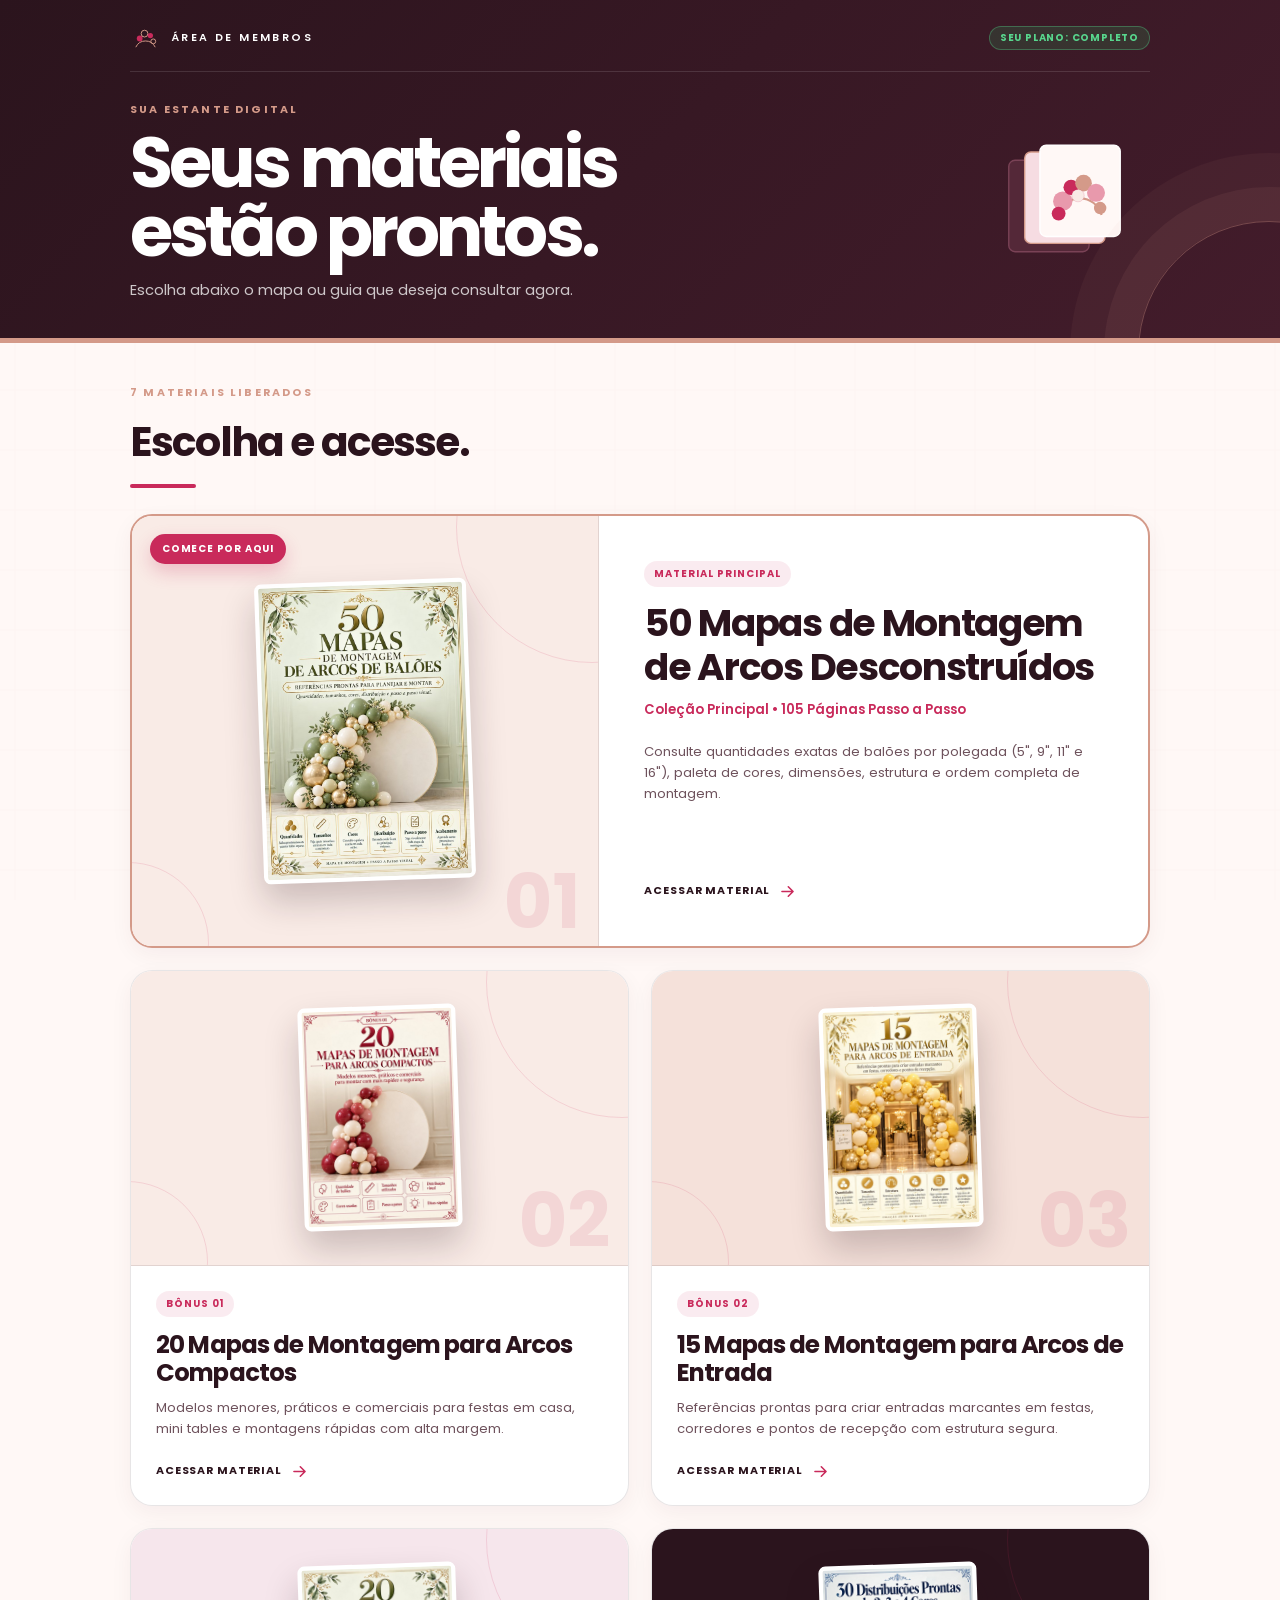
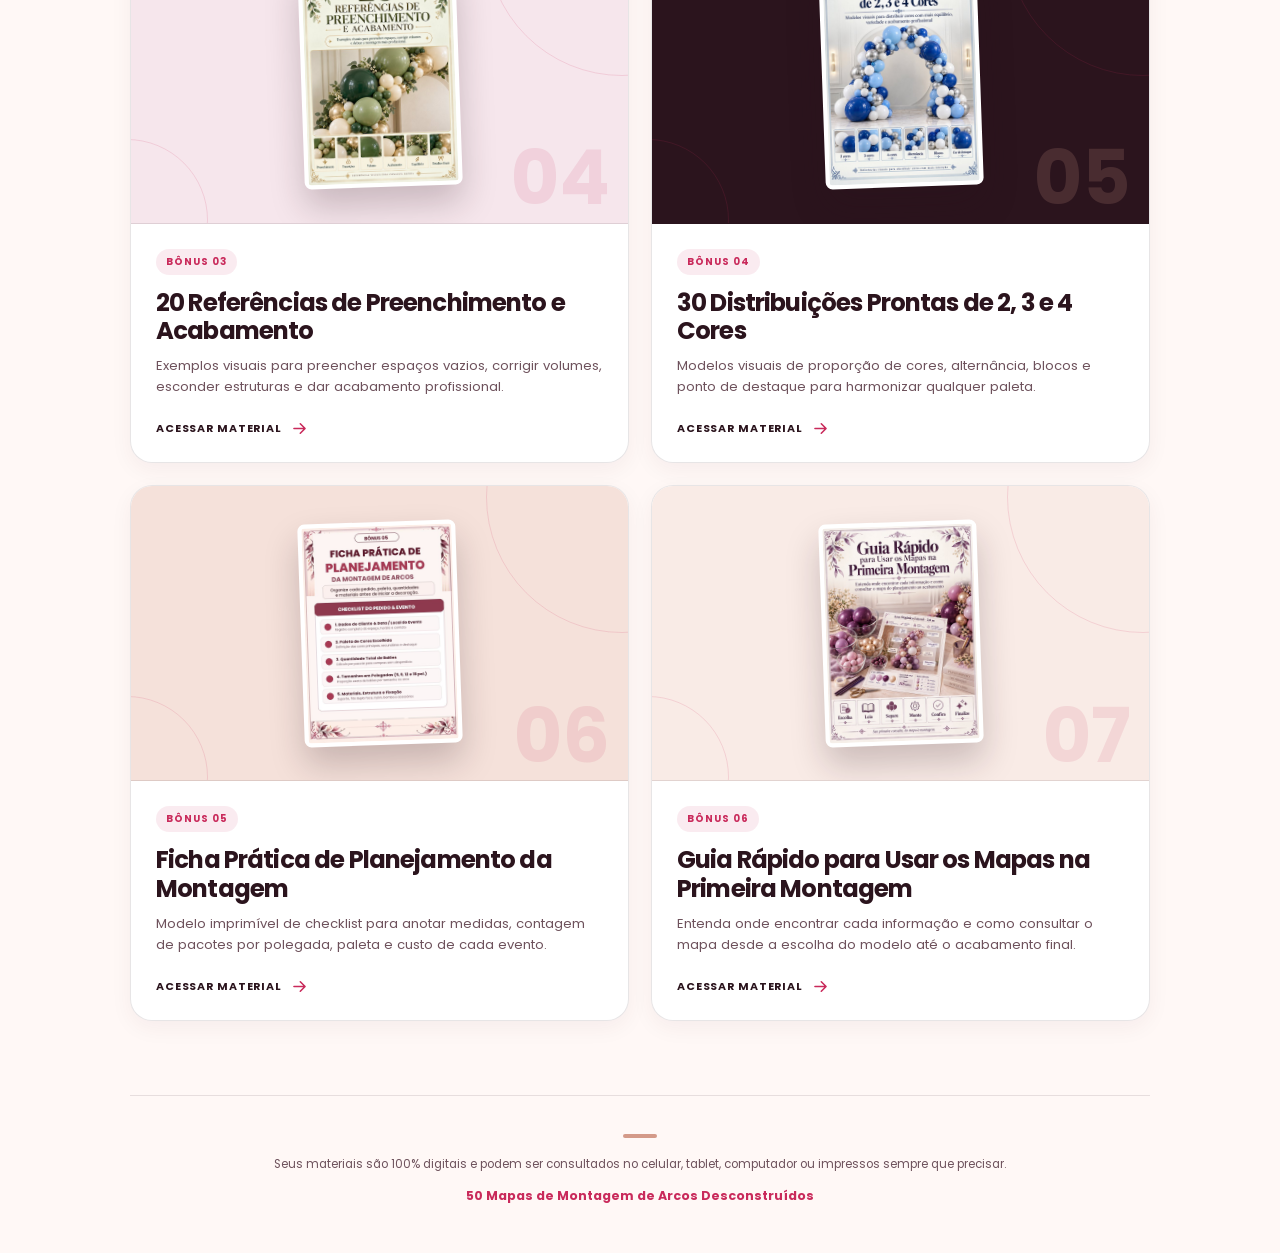
==== index.html @ bc53d942 "feat: area de membros oficial 50 Mapas de Arcos Desconstruidos (Completo + Basico com Upsell e PDFs)" ====
<!DOCTYPE html>
<html lang="pt-BR">
<head>
  <!-- Google Tag Manager -->
  <script>(function(w,d,s,l,i){w[l]=w[l]||[];w[l].push({'gtm.start':
  new Date().getTime(),event:'gtm.js'});var f=d.getElementsByTagName(s)[0],
  j=d.createElement(s),dl=l!='dataLayer'?'&l='+l:'';j.async=true;j.src=
  'https://www.googletagmanager.com/gtm.js?id='+i+dl;f.parentNode.insertBefore(j,f);
  })(window,document,'script','dataLayer','GTM-WZ3GXS23');</script>
  <!-- End Google Tag Manager -->
  <meta charset="utf-8">
  <meta name="viewport" content="width=device-width, initial-scale=1">
  <meta name="theme-color" content="#FFF8F6">
  <meta name="description" content="Área de membros oficial — 50 Mapas de Montagem de Arcos Desconstruídos de Balões">
  <title>Área de Membros | 50 Mapas de Montagem de Arcos Desconstruídos</title>
  <link rel="icon" href="data:image/svg+xml,%3Csvg xmlns='http://www.w3.org/2000/svg' viewBox='0 0 64 64'%3E%3Ccircle cx='26' cy='28' r='16' fill='%23c92a5b'/%3E%3Ccircle cx='40' cy='24' r='13' fill='%23d49a89'/%3E%3Ccircle cx='34' cy='38' r='11' fill='%23f4b8c8'/%3E%3C/svg%3E">
  <link rel="stylesheet" href="css/styles.css">
  <!-- Meta Pixel Code -->
  <script>
  !function(f,b,e,v,n,t,s)
  {if(f.fbq)return;n=f.fbq=function(){n.callMethod?
  n.callMethod.apply(n,arguments):n.queue.push(arguments)};
  if(!f._fbq)f._fbq=n;n.push=n;n.loaded=!0;n.version='2.0';
  n.queue=[];t=b.createElement(e);t.async=!0;
  t.src=v;s=b.getElementsByTagName(e)[0];
  s.parentNode.insertBefore(t,s)}(window, document,'script',
  'https://connect.facebook.net/en_US/fbevents.js');
  fbq('init', '2135515727040108');
  fbq('track', 'PageView');
  </script>
  <noscript><img height="1" width="1" style="display:none"
  src="https://www.facebook.com/tr?id=2135515727040108&ev=PageView&noscript=1"
  /></noscript>
  <!-- End Meta Pixel Code -->
</head>
<body>
  <!-- Google Tag Manager (noscript) -->
  <noscript><iframe src="https://www.googletagmanager.com/ns.html?id=GTM-WZ3GXS23"
  height="0" width="0" style="display:none;visibility:hidden"></iframe></noscript>
  <!-- End Google Tag Manager (noscript) -->

  <header class="member-header">
    <div class="header-inner">
      <div class="brand-row">
        <div class="brand-mark" aria-hidden="true">
          <svg viewBox="0 0 64 64" role="img">
            <path d="M12 52a22 22 0 0 1 40 0"></path>
            <circle class="topping" cx="20" cy="34" r="6"></circle>
            <circle cx="30" cy="24" r="7"></circle>
            <circle class="topping" cx="42" cy="28" r="5.5"></circle>
            <circle cx="48" cy="40" r="5"></circle>
          </svg>
        </div>
        <span>ÁREA DE MEMBROS</span>
        <span class="status-badge status-badge--active">SEU PLANO: COMPLETO</span>
      </div>
      <div class="intro-copy">
        <div>
          <p class="eyebrow">SUA ESTANTE DIGITAL</p>
          <h1>Seus materiais<br>estão prontos.</h1>
          <p class="subheadline">Escolha abaixo o mapa ou guia que deseja consultar agora.</p>
        </div>
        <div class="header-illustration" aria-hidden="true">
          <svg viewBox="0 0 260 170">
            <rect class="sheet back" x="56" y="25" width="116" height="132" rx="9"></rect>
            <rect class="sheet middle" x="79" y="13" width="116" height="132" rx="9"></rect>
            <rect class="sheet front" x="101" y="3" width="116" height="132" rx="9"></rect>
            <path class="arch-ring" d="M128 104 A32 32 0 0 1 190 104"></path>
            <circle class="balloon-lg" cx="134" cy="84" r="14"></circle>
            <circle class="balloon-md" cx="146" cy="64" r="11"></circle>
            <circle class="balloon-gold" cx="164" cy="58" r="12"></circle>
            <circle class="balloon-lg" cx="182" cy="72" r="13"></circle>
            <circle class="balloon-cream" cx="156" cy="76" r="9"></circle>
            <circle class="balloon-md" cx="128" cy="102" r="10"></circle>
            <circle class="balloon-gold" cx="188" cy="94" r="9"></circle>
          </svg>
        </div>
      </div>
    </div>
  </header>

  <main>
    <section class="shelf" aria-labelledby="materials-title">
      <div class="section-heading">
        <p class="eyebrow">7 MATERIAIS LIBERADOS</p>
        <h2 id="materials-title">Escolha e acesse.</h2>
        <span class="heading-line" aria-hidden="true"></span>
      </div>

      <div class="material-grid">
        <!-- 01 - MATERIAL PRINCIPAL -->
        <a class="material-card material-card--featured reveal" href="public/materiais/50-mapas-arcos-desconstruidos.pdf" target="_blank" rel="noopener noreferrer" aria-label="Abrir 50 Mapas de Montagem de Arcos Desconstruídos em nova aba">
          <div class="card-visual">
            <span class="start-badge">COMECE POR AQUI</span>
            <div class="cover-frame cover-frame--portrait">
              <img src="images/50-mapas.png" alt="Capa dos 50 Mapas de Montagem de Arcos Desconstruídos">
            </div>
            <span class="module-number" aria-hidden="true">01</span>
          </div>
          <div class="card-copy">
            <span class="card-label">MATERIAL PRINCIPAL</span>
            <h3>50 Mapas de Montagem de Arcos Desconstruídos</h3>
            <p class="card-complement">Coleção Principal • 105 Páginas Passo a Passo</p>
            <p>Consulte quantidades exatas de balões por polegada (5", 9", 11" e 16"), paleta de cores, dimensões, estrutura e ordem completa de montagem.</p>
            <span class="card-action">ACESSAR MATERIAL <svg viewBox="0 0 24 24" aria-hidden="true"><path d="M5 12h13M13 6l6 6-6 6"></path></svg></span>
          </div>
        </a>

        <!-- 02 - BÔNUS 01 -->
        <a class="material-card reveal" href="public/materiais/20-mapas-arcos-compactos.pdf" target="_blank" rel="noopener noreferrer" aria-label="Abrir 20 Mapas de Montagem para Arcos Compactos em nova aba">
          <div class="card-visual">
            <div class="cover-frame cover-frame--portrait">
              <img src="images/bonus-01.png" alt="Capa dos 20 Mapas de Montagem para Arcos Compactos">
            </div>
            <span class="module-number" aria-hidden="true">02</span>
          </div>
          <div class="card-copy">
            <span class="card-label">BÔNUS 01</span>
            <h3>20 Mapas de Montagem para Arcos Compactos</h3>
            <p>Modelos menores, práticos e comerciais para festas em casa, mini tables e montagens rápidas com alta margem.</p>
            <span class="card-action">ACESSAR MATERIAL <svg viewBox="0 0 24 24" aria-hidden="true"><path d="M5 12h13M13 6l6 6-6 6"></path></svg></span>
          </div>
        </a>

        <!-- 03 - BÔNUS 02 -->
        <a class="material-card reveal" href="public/materiais/15-mapas-arcos-de-entrada.pdf" target="_blank" rel="noopener noreferrer" aria-label="Abrir 15 Mapas de Montagem para Arcos de Entrada em nova aba">
          <div class="card-visual card-visual--gold">
            <div class="cover-frame cover-frame--portrait">
              <img src="images/bonus-02.png" alt="Capa dos 15 Mapas de Montagem para Arcos de Entrada">
            </div>
            <span class="module-number" aria-hidden="true">03</span>
          </div>
          <div class="card-copy">
            <span class="card-label">BÔNUS 02</span>
            <h3>15 Mapas de Montagem para Arcos de Entrada</h3>
            <p>Referências prontas para criar entradas marcantes em festas, corredores e pontos de recepção com estrutura segura.</p>
            <span class="card-action">ACESSAR MATERIAL <svg viewBox="0 0 24 24" aria-hidden="true"><path d="M5 12h13M13 6l6 6-6 6"></path></svg></span>
          </div>
        </a>

        <!-- 04 - BÔNUS 03 -->
        <a class="material-card reveal" href="public/materiais/20-referencias-preenchimento-acabamento.pdf" target="_blank" rel="noopener noreferrer" aria-label="Abrir 20 Referências de Preenchimento e Acabamento em nova aba">
          <div class="card-visual card-visual--soft">
            <div class="cover-frame cover-frame--portrait">
              <img src="images/bonus-03.png" alt="Capa das 20 Referências de Preenchimento e Acabamento">
            </div>
            <span class="module-number" aria-hidden="true">04</span>
          </div>
          <div class="card-copy">
            <span class="card-label">BÔNUS 03</span>
            <h3>20 Referências de Preenchimento e Acabamento</h3>
            <p>Exemplos visuais para preencher espaços vazios, corrigir volumes, esconder estruturas e dar acabamento profissional.</p>
            <span class="card-action">ACESSAR MATERIAL <svg viewBox="0 0 24 24" aria-hidden="true"><path d="M5 12h13M13 6l6 6-6 6"></path></svg></span>
          </div>
        </a>

        <!-- 05 - BÔNUS 04 -->
        <a class="material-card material-card--dark reveal" href="public/materiais/30-distribuicoes-prontas-cores.pdf" target="_blank" rel="noopener noreferrer" aria-label="Abrir 30 Distribuições Prontas de 2, 3 e 4 Cores em nova aba">
          <div class="card-visual card-visual--dark">
            <div class="cover-frame cover-frame--portrait">
              <img src="images/bonus-04.png" alt="Capa das 30 Distribuições Prontas de 2, 3 e 4 Cores">
            </div>
            <span class="module-number" aria-hidden="true">05</span>
          </div>
          <div class="card-copy">
            <span class="card-label">BÔNUS 04</span>
            <h3>30 Distribuições Prontas de 2, 3 e 4 Cores</h3>
            <p>Modelos visuais de proporção de cores, alternância, blocos e ponto de destaque para harmonizar qualquer paleta.</p>
            <span class="card-action">ACESSAR MATERIAL <svg viewBox="0 0 24 24" aria-hidden="true"><path d="M5 12h13M13 6l6 6-6 6"></path></svg></span>
          </div>
        </a>

        <!-- 06 - BÔNUS 05 -->
        <a class="material-card reveal" href="public/materiais/ficha-pratica-planejamento-montagem.pdf" target="_blank" rel="noopener noreferrer" aria-label="Abrir Ficha Prática de Planejamento da Montagem em nova aba">
          <div class="card-visual card-visual--gold">
            <div class="cover-frame cover-frame--portrait">
              <img src="images/bonus-05.png" alt="Capa da Ficha Prática de Planejamento da Montagem">
            </div>
            <span class="module-number" aria-hidden="true">06</span>
          </div>
          <div class="card-copy">
            <span class="card-label">BÔNUS 05</span>
            <h3>Ficha Prática de Planejamento da Montagem</h3>
            <p>Modelo imprimível de checklist para anotar medidas, contagem de pacotes por polegada, paleta e custo de cada evento.</p>
            <span class="card-action">ACESSAR MATERIAL <svg viewBox="0 0 24 24" aria-hidden="true"><path d="M5 12h13M13 6l6 6-6 6"></path></svg></span>
          </div>
        </a>

        <!-- 07 - BÔNUS 06 -->
        <a class="material-card reveal" href="public/materiais/guia-rapido-primeira-montagem.pdf" target="_blank" rel="noopener noreferrer" aria-label="Abrir Guia Rápido para Usar os Mapas na Primeira Montagem em nova aba">
          <div class="card-visual">
            <div class="cover-frame cover-frame--portrait">
              <img src="images/bonus-06.png" alt="Capa do Guia Rápido para Usar os Mapas na Primeira Montagem">
            </div>
            <span class="module-number" aria-hidden="true">07</span>
          </div>
          <div class="card-copy">
            <span class="card-label">BÔNUS 06</span>
            <h3>Guia Rápido para Usar os Mapas na Primeira Montagem</h3>
            <p>Entenda onde encontrar cada informação e como consultar o mapa desde a escolha do modelo até o acabamento final.</p>
            <span class="card-action">ACESSAR MATERIAL <svg viewBox="0 0 24 24" aria-hidden="true"><path d="M5 12h13M13 6l6 6-6 6"></path></svg></span>
          </div>
        </a>
      </div>
    </section>
  </main>

  <footer>
    <div class="footer-mark" aria-hidden="true"></div>
    <p>Seus materiais são 100% digitais e podem ser consultados no celular, tablet, computador ou impressos sempre que precisar.</p>
    <strong>50 Mapas de Montagem de Arcos Desconstruídos</strong>
  </footer>

  <script src="js/script.js"></script>
</body>
</html>
---- css/styles.css ----
@font-face {
  font-family: "Poppins";
  src: url("../fonts/Poppins-Regular.ttf") format("truetype");
  font-weight: 400;
  font-style: normal;
  font-display: swap;
}

@font-face {
  font-family: "Poppins";
  src: url("../fonts/Poppins-Medium.ttf") format("truetype");
  font-weight: 500;
  font-style: normal;
  font-display: swap;
}

@font-face {
  font-family: "Poppins";
  src: url("../fonts/Poppins-SemiBold.ttf") format("truetype");
  font-weight: 600;
  font-style: normal;
  font-display: swap;
}

@font-face {
  font-family: "Poppins";
  src: url("../fonts/Poppins-Bold.ttf") format("truetype");
  font-weight: 700;
  font-style: normal;
  font-display: swap;
}

:root {
  --warm: #fff8f6;
  --tomato: #c92a5b;
  --gold: #d49a89;
  --coal: #2b141d;
  --muted: #6e525c;
  --paper: #ffffff;
  --line: rgba(43, 20, 29, 0.11);
  --shadow: 0 14px 38px rgba(74, 21, 43, 0.09);
}

* {
  box-sizing: border-box;
}

html {
  scroll-behavior: smooth;
}

body {
  margin: 0;
  background: var(--warm);
  color: var(--coal);
  font-family: "Poppins", sans-serif;
  -webkit-font-smoothing: antialiased;
}

body::before {
  content: "";
  position: fixed;
  inset: 0;
  z-index: -1;
  pointer-events: none;
  opacity: 0.22;
  background-image: url("data:image/svg+xml,%3Csvg xmlns='http://www.w3.org/2000/svg' width='120' height='120' viewBox='0 0 120 120'%3E%3Cpath d='M15 0v120M75 0v120M0 30h120M0 90h120' stroke='%23d49a89' stroke-opacity='.22' stroke-width='.6'/%3E%3C/svg%3E");
}

a {
  color: inherit;
}

.member-header {
  position: relative;
  overflow: hidden;
  background: linear-gradient(135deg, #2b141d 0%, #431c2b 100%);
  color: var(--paper);
  border-bottom: 5px solid var(--gold);
}

.member-header::after {
  content: "";
  position: absolute;
  width: 260px;
  height: 260px;
  right: -120px;
  bottom: -145px;
  border: 1px solid rgba(212, 154, 137, 0.36);
  border-radius: 50%;
  box-shadow: 0 0 0 34px rgba(212, 154, 137, 0.08), 0 0 0 68px rgba(212, 154, 137, 0.05);
}

.header-inner,
.shelf,
footer {
  width: min(100% - 32px, 1020px);
  margin-inline: auto;
}

.header-inner {
  padding: 22px 0 36px;
}

.brand-row {
  display: flex;
  align-items: center;
  gap: 10px;
  padding-bottom: 18px;
  border-bottom: 1px solid rgba(255, 255, 255, 0.12);
  font-size: 0.68rem;
  font-weight: 600;
  letter-spacing: 0.22em;
}

.brand-mark {
  width: 31px;
  height: 31px;
}

.brand-mark svg {
  width: 100%;
  height: 100%;
  fill: none;
  stroke: var(--gold);
  stroke-width: 2;
}

.brand-mark .topping {
  fill: var(--tomato);
  stroke: none;
}

.intro-copy {
  display: grid;
  grid-template-columns: 1fr 180px;
  align-items: center;
  gap: 16px;
  padding-top: 30px;
}

.eyebrow {
  margin: 0 0 10px;
  color: var(--gold);
  font-size: 0.68rem;
  font-weight: 700;
  letter-spacing: 0.2em;
}

h1,
h2,
h3,
p {
  margin-top: 0;
}

h1 {
  max-width: 620px;
  margin-bottom: 13px;
  font-size: clamp(2.15rem, 8vw, 4.4rem);
  line-height: 0.98;
  letter-spacing: -0.055em;
}

.subheadline {
  margin-bottom: 0;
  color: rgba(255, 255, 255, 0.76);
  font-size: 0.92rem;
  line-height: 1.55;
}

.header-illustration svg {
  display: block;
  width: 100%;
}

.sheet {
  stroke-width: 2;
}

.sheet.back {
  fill: #542838;
  stroke: #7a4256;
}

.sheet.middle {
  fill: #f6dce2;
  stroke: var(--gold);
}

.sheet.front {
  fill: var(--warm);
  stroke: #fff;
}

.arch-ring {
  fill: none;
  stroke: var(--gold);
  stroke-width: 3;
}

.balloon-lg {
  fill: #e899ac;
}

.balloon-md {
  fill: var(--tomato);
}

.balloon-gold {
  fill: #d49a89;
}

.balloon-cream {
  fill: #f9ebe6;
  stroke: rgba(201, 42, 91, 0.25);
  stroke-width: 1;
}

main {
  padding: 42px 0 74px;
}

.section-heading {
  margin-bottom: 26px;
}

.section-heading h2 {
  margin-bottom: 12px;
  font-size: clamp(1.65rem, 5vw, 2.55rem);
  letter-spacing: -0.045em;
}

.heading-line {
  display: block;
  width: 66px;
  height: 4px;
  background: var(--tomato);
  border-radius: 100px;
}

.material-grid {
  display: grid;
  grid-template-columns: repeat(2, minmax(0, 1fr));
  gap: 22px;
}

.material-card {
  display: grid;
  grid-template-rows: 295px 1fr;
  overflow: hidden;
  min-width: 0;
  color: var(--coal);
  text-decoration: none;
  background: var(--paper);
  border: 1px solid var(--line);
  border-radius: 22px;
  box-shadow: 0 7px 22px rgba(74, 21, 43, 0.05);
  transition: transform 180ms ease, box-shadow 180ms ease, border-color 180ms ease;
}

.material-card:hover,
.material-card:focus-visible {
  transform: translateY(-3px);
  border-color: rgba(201, 42, 91, 0.55);
  box-shadow: var(--shadow);
  outline: none;
}

.material-card:active {
  transform: translateY(0) scale(0.992);
}

.material-card--featured {
  grid-column: 1 / -1;
  grid-template-columns: minmax(300px, 0.92fr) 1.08fr;
  grid-template-rows: minmax(430px, auto);
  border: 2px solid var(--gold);
}

.card-visual {
  position: relative;
  display: grid;
  place-items: center;
  min-height: 0;
  overflow: hidden;
  background: #f9ebe6;
  border-bottom: 1px solid var(--line);
}

.card-visual::before,
.card-visual::after {
  content: "";
  position: absolute;
  border: 1px solid rgba(201, 42, 91, 0.14);
  border-radius: 50%;
}

.card-visual::before {
  width: 270px;
  height: 270px;
  right: -130px;
  top: -125px;
}

.card-visual::after {
  width: 160px;
  height: 160px;
  left: -85px;
  bottom: -78px;
}

.material-card--featured .card-visual {
  border-right: 1px solid var(--line);
  border-bottom: 0;
}

.card-visual--gold {
  background: #f5e1da;
}

.card-visual--dark {
  background: var(--coal);
}

.card-visual--soft {
  background: #f6e6ec;
}

.cover-frame {
  position: relative;
  z-index: 1;
  overflow: hidden;
  background: #fff;
  border: 4px solid #fff;
  border-radius: 7px;
  box-shadow: 0 18px 34px rgba(43, 20, 29, 0.22);
  transform: rotate(-2deg);
  transition: transform 180ms ease;
}

.material-card:hover .cover-frame {
  transform: rotate(-1deg) scale(1.015);
}

.cover-frame--portrait {
  width: 158px;
  aspect-ratio: 0.707;
}

.material-card--featured .cover-frame--portrait {
  width: 212px;
}

.cover-frame img {
  display: block;
  width: 100%;
  height: 100%;
  object-fit: cover;
}

.module-number {
  position: absolute;
  right: 18px;
  bottom: 7px;
  z-index: 0;
  color: rgba(201, 42, 91, 0.11);
  font-size: 4.7rem;
  font-weight: 700;
  line-height: 1;
}

.card-visual--dark .module-number {
  color: rgba(212, 154, 137, 0.18);
}

.start-badge {
  position: absolute;
  z-index: 2;
  top: 18px;
  left: 18px;
  padding: 8px 12px;
  color: #fff;
  background: var(--tomato);
  border-radius: 100px;
  font-size: 0.62rem;
  font-weight: 700;
  letter-spacing: 0.08em;
  box-shadow: 0 8px 18px rgba(201, 42, 91, 0.24);
}

.card-copy {
  display: flex;
  flex-direction: column;
  align-items: flex-start;
  padding: 25px 25px 24px;
}

.material-card--featured .card-copy {
  justify-content: center;
  padding: 45px;
}

.card-label {
  display: inline-flex;
  margin-bottom: 14px;
  padding: 6px 10px;
  color: var(--tomato);
  background: rgba(201, 42, 91, 0.09);
  border-radius: 100px;
  font-size: 0.62rem;
  font-weight: 700;
  letter-spacing: 0.1em;
}

.card-copy h3 {
  margin-bottom: 10px;
  font-size: clamp(1.12rem, 3vw, 1.52rem);
  line-height: 1.18;
  letter-spacing: -0.035em;
}

.material-card--featured .card-copy h3 {
  max-width: 450px;
  font-size: clamp(1.65rem, 4vw, 2.35rem);
}

.card-complement {
  color: var(--tomato) !important;
  font-weight: 600;
}

.card-copy p {
  max-width: 480px;
  margin-bottom: 22px;
  color: var(--muted);
  font-size: 0.82rem;
  line-height: 1.58;
}

.card-action {
  display: flex;
  align-items: center;
  gap: 8px;
  margin-top: auto;
  color: var(--coal);
  font-size: 0.68rem;
  font-weight: 700;
  letter-spacing: 0.08em;
}

.card-action svg {
  width: 19px;
  height: 19px;
  fill: none;
  stroke: var(--tomato);
  stroke-width: 2;
  stroke-linecap: round;
  stroke-linejoin: round;
  transition: transform 180ms ease;
}

.material-card:hover .card-action svg {
  transform: translateX(3px);
}

footer {
  padding: 38px 0 46px;
  text-align: center;
  border-top: 1px solid var(--line);
}

.footer-mark {
  width: 34px;
  height: 4px;
  margin: 0 auto 18px;
  background: var(--gold);
  border-radius: 10px;
}

footer p {
  margin-bottom: 9px;
  color: var(--muted);
  font-size: 0.72rem;
}

footer strong {
  color: var(--tomato);
  font-size: 0.78rem;
}

.reveal {
  opacity: 0;
  transform: translateY(12px);
}

.is-ready .reveal {
  animation: reveal-card 420ms ease forwards;
}

.is-ready .reveal:nth-child(2) { animation-delay: 60ms; }
.is-ready .reveal:nth-child(3) { animation-delay: 120ms; }
.is-ready .reveal:nth-child(4) { animation-delay: 180ms; }
.is-ready .reveal:nth-child(5) { animation-delay: 240ms; }
.is-ready .reveal:nth-child(6) { animation-delay: 300ms; }
.is-ready .reveal:nth-child(7) { animation-delay: 360ms; }

@keyframes reveal-card {
  to {
    opacity: 1;
    transform: translateY(0);
  }
}

@media (max-width: 720px) {
  .header-inner,
  .shelf,
  footer {
    width: min(100% - 24px, 620px);
  }

  .header-inner {
    padding-bottom: 30px;
  }

  .intro-copy {
    grid-template-columns: 1fr 112px;
    align-items: end;
    padding-top: 25px;
  }

  .header-illustration {
    margin-right: -18px;
  }

  h1 {
    font-size: clamp(2rem, 11vw, 3rem);
  }

  main {
    padding-top: 34px;
  }

  .material-grid {
    grid-template-columns: 1fr;
    gap: 17px;
  }

  .material-card,
  .material-card--featured {
    grid-column: auto;
    grid-template-columns: 1fr;
    grid-template-rows: 278px auto;
  }

  .material-card--featured {
    grid-template-rows: 365px auto;
  }

  .material-card--featured .card-visual {
    border-right: 0;
    border-bottom: 1px solid var(--line);
  }

  .material-card--featured .cover-frame--portrait {
    width: 190px;
  }

  .material-card--featured .card-copy,
  .card-copy {
    justify-content: flex-start;
    padding: 24px 22px 23px;
  }

  .material-card--featured .card-copy h3 {
    font-size: 1.7rem;
  }

  .cover-frame--portrait {
    width: 145px;
  }

  .card-copy p {
    margin-bottom: 20px;
  }
}

@media (max-width: 430px) {
  .intro-copy {
    grid-template-columns: 1fr 88px;
  }

  .header-illustration {
    opacity: 0.92;
  }

  .subheadline {
    max-width: 255px;
    font-size: 0.82rem;
  }

  .material-card,
  .material-card--featured {
    border-radius: 18px;
  }
}

@media (prefers-reduced-motion: reduce) {
  *,
  *::before,
  *::after {
    scroll-behavior: auto !important;
    animation-duration: 0.01ms !important;
    animation-iteration-count: 1 !important;
    transition-duration: 0.01ms !important;
  }
}

/* ===================================================
   EXTENSÃO: MODO PLANO BÁSICO & UPSELL LOWIFY
   =================================================== */

.upgrade-banner {
  display: flex;
  align-items: center;
  justify-content: space-between;
  gap: 20px;
  padding: 24px 28px;
  margin-bottom: 30px;
  background: linear-gradient(135deg, #2b141d 0%, #461d2d 100%);
  border: 2px solid var(--gold);
  border-radius: 18px;
  box-shadow: 0 12px 30px rgba(43, 20, 29, 0.16);
}

.upgrade-banner-content {
  color: var(--paper);
}

.upgrade-tag {
  display: inline-block;
  padding: 4px 10px;
  margin-bottom: 8px;
  color: var(--coal);
  background: var(--gold);
  border-radius: 100px;
  font-size: 0.62rem;
  font-weight: 700;
  letter-spacing: 0.12em;
}

.upgrade-banner-content h3 {
  margin: 0 0 6px;
  color: #fff;
  font-size: 1.25rem;
  letter-spacing: -0.02em;
}

.upgrade-banner-content p {
  margin: 0;
  color: rgba(255, 255, 255, 0.82);
  font-size: 0.85rem;
  line-height: 1.45;
}

.upgrade-banner-content strong {
  color: #f7c7b9;
}

.upgrade-btn {
  display: inline-flex;
  align-items: center;
  gap: 10px;
  padding: 14px 24px;
  color: #fff;
  background: var(--tomato);
  border-radius: 100px;
  font-size: 0.82rem;
  font-weight: 700;
  letter-spacing: 0.05em;
  text-decoration: none;
  white-space: nowrap;
  box-shadow: 0 8px 20px rgba(201, 42, 91, 0.35);
  transition: transform 180ms ease, background 180ms ease, box-shadow 180ms ease;
}

.upgrade-btn:hover {
  background: #ad1f4b;
  transform: translateY(-2px);
  box-shadow: 0 12px 24px rgba(201, 42, 91, 0.45);
}

.upgrade-btn svg {
  width: 18px;
  height: 18px;
  fill: none;
  stroke: currentColor;
  stroke-width: 2.2;
}

/* CARDS BLOQUEADOS (PLANO BÁSICO) */
.material-card--locked {
  border: 1.5px dashed rgba(212, 154, 137, 0.75);
  background: #fffafa;
}

.material-card--locked .card-visual {
  background: #efe2df;
  opacity: 0.88;
}

.material-card--locked .lock-badge {
  position: absolute;
  z-index: 2;
  top: 18px;
  left: 18px;
  display: flex;
  align-items: center;
  gap: 6px;
  padding: 7px 12px;
  color: #fff;
  background: var(--coal);
  border: 1px solid var(--gold);
  border-radius: 100px;
  font-size: 0.62rem;
  font-weight: 700;
  letter-spacing: 0.08em;
  box-shadow: 0 6px 14px rgba(0, 0, 0, 0.25);
}

.material-card--locked .lock-badge svg {
  width: 13px;
  height: 13px;
  fill: none;
  stroke: var(--gold);
  stroke-width: 2.2;
}

.material-card--locked .card-label--locked {
  color: #6e525c;
  background: rgba(43, 20, 29, 0.08);
}

.material-card--locked .card-action--upgrade {
  display: inline-flex;
  align-items: center;
  gap: 8px;
  margin-top: auto;
  padding: 8px 14px;
  color: var(--tomato);
  background: rgba(201, 42, 91, 0.09);
  border: 1px solid rgba(201, 42, 91, 0.25);
  border-radius: 8px;
  font-size: 0.68rem;
  font-weight: 700;
  letter-spacing: 0.08em;
  transition: all 180ms ease;
}

.material-card--locked:hover .card-action--upgrade {
  color: #fff;
  background: var(--tomato);
  border-color: var(--tomato);
}

.material-card--locked:hover .card-action--upgrade svg {
  stroke: #fff;
}

.status-badge {
  display: inline-flex;
  align-items: center;
  gap: 6px;
  padding: 4px 10px;
  border-radius: 100px;
  font-size: 0.62rem;
  font-weight: 700;
  letter-spacing: 0.08em;
  margin-left: auto;
}

.status-badge--active {
  background: rgba(39, 174, 96, 0.18);
  color: #58d68d;
  border: 1px solid rgba(88, 214, 141, 0.35);
}

.status-badge--basic {
  background: rgba(212, 154, 137, 0.18);
  color: #f5cba7;
  border: 1px solid rgba(212, 154, 137, 0.38);
}

@media (max-width: 768px) {
  .upgrade-banner {
    flex-direction: column;
    align-items: stretch;
    text-align: left;
    padding: 20px;
  }
  .upgrade-btn {
    justify-content: center;
  }
}
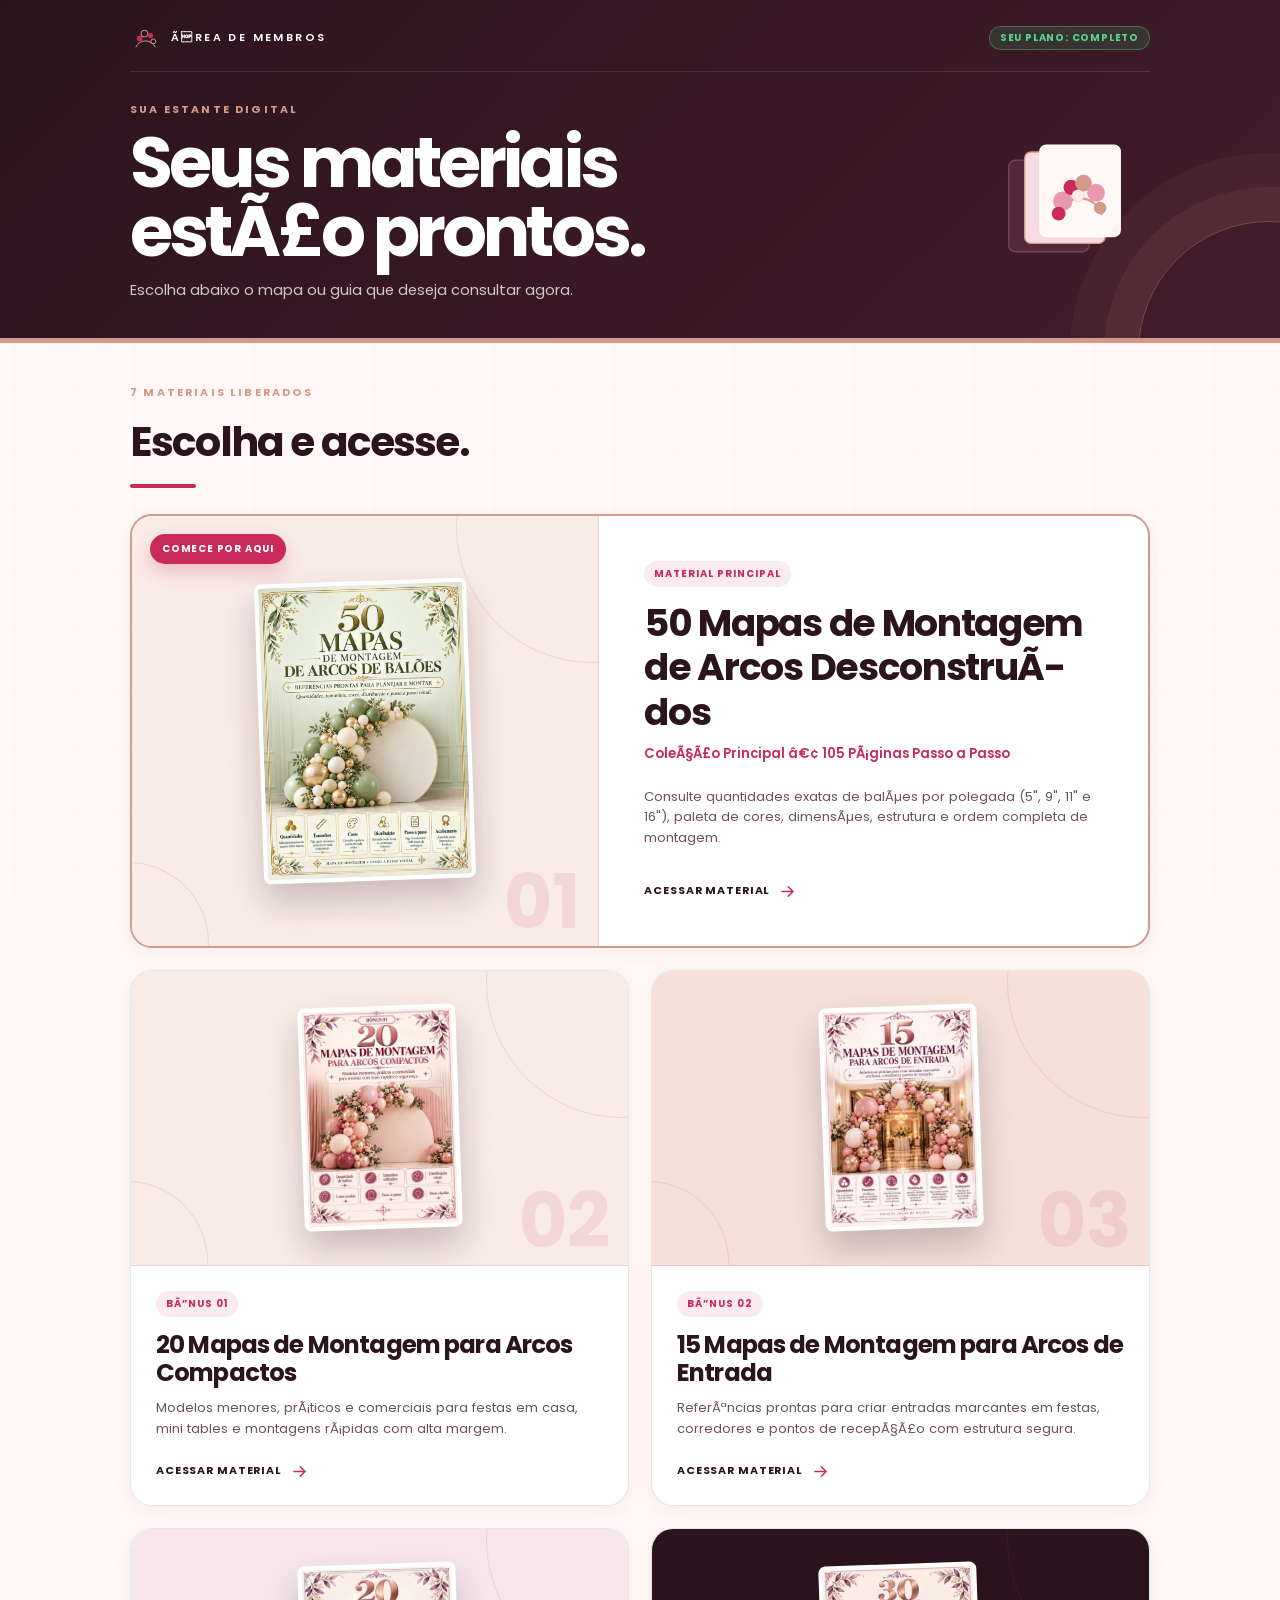
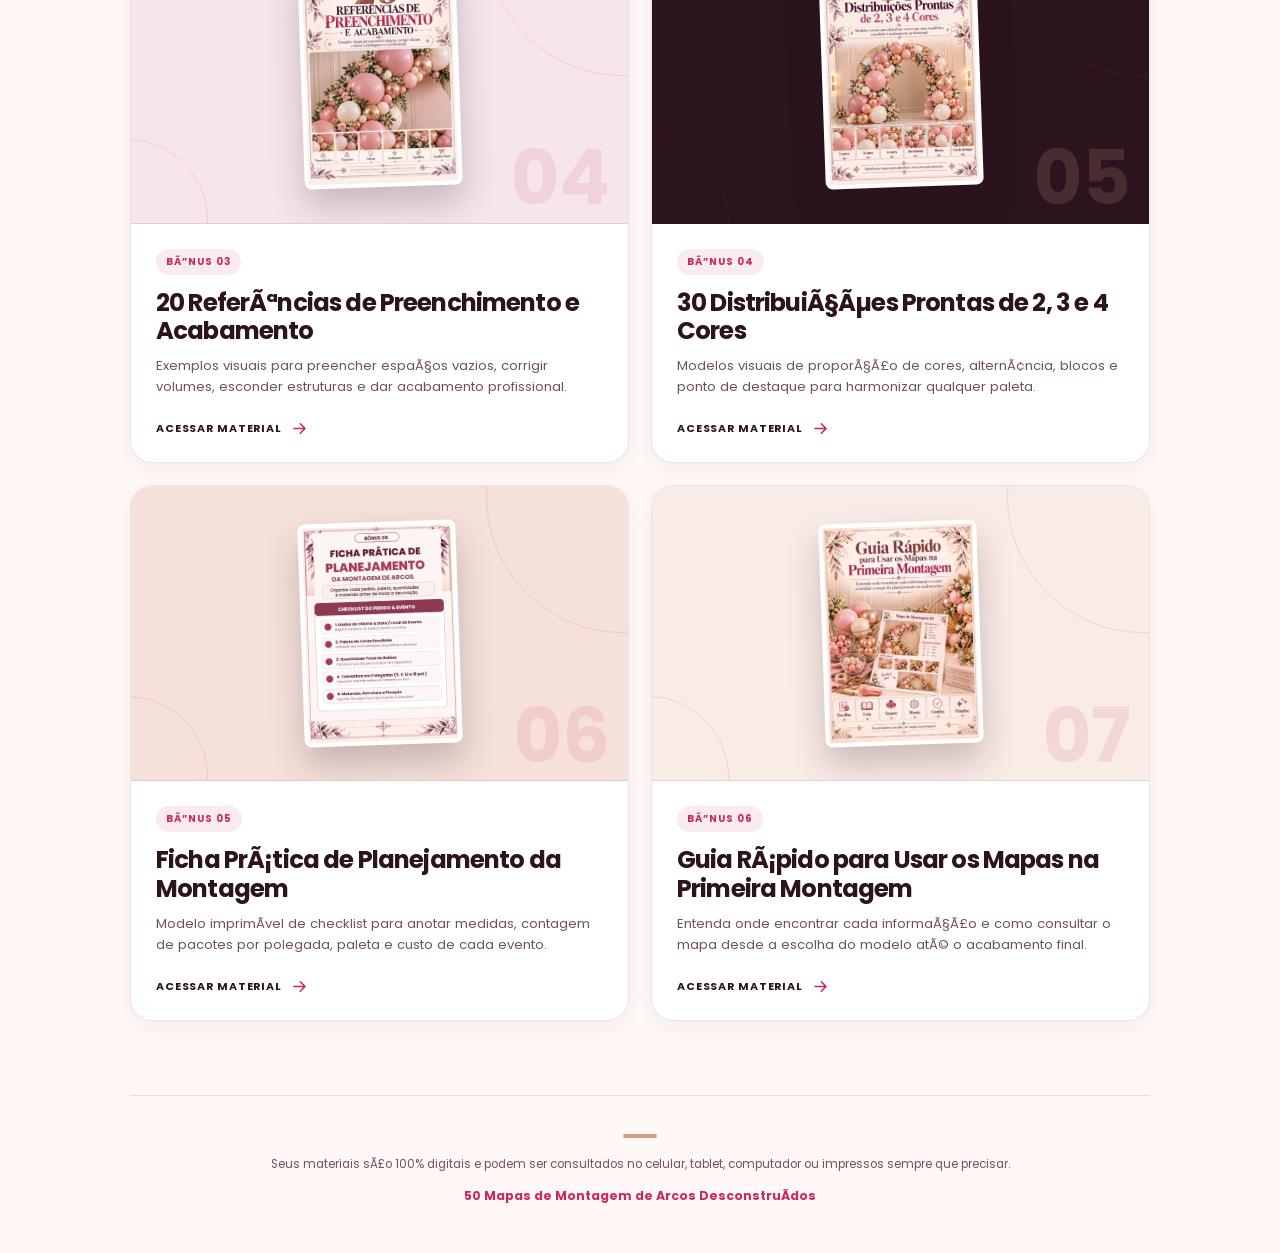
==== commit e51fba52: "fix: move public/materiais to materiais so Vercel serves root index.html and basico.html" ====
--- a/index.html
+++ b/index.html
@@ -1,4 +1,4 @@
-<!DOCTYPE html>
+﻿<!DOCTYPE html>
 <html lang="pt-BR">
 <head>
   <!-- Google Tag Manager -->
@@ -11,8 +11,8 @@
   <meta charset="utf-8">
   <meta name="viewport" content="width=device-width, initial-scale=1">
   <meta name="theme-color" content="#FFF8F6">
-  <meta name="description" content="Área de membros oficial — 50 Mapas de Montagem de Arcos Desconstruídos de Balões">
-  <title>Área de Membros | 50 Mapas de Montagem de Arcos Desconstruídos</title>
+  <meta name="description" content="Ãrea de membros oficial â€” 50 Mapas de Montagem de Arcos DesconstruÃ­dos de BalÃµes">
+  <title>Ãrea de Membros | 50 Mapas de Montagem de Arcos DesconstruÃ­dos</title>
   <link rel="icon" href="data:image/svg+xml,%3Csvg xmlns='http://www.w3.org/2000/svg' viewBox='0 0 64 64'%3E%3Ccircle cx='26' cy='28' r='16' fill='%23c92a5b'/%3E%3Ccircle cx='40' cy='24' r='13' fill='%23d49a89'/%3E%3Ccircle cx='34' cy='38' r='11' fill='%23f4b8c8'/%3E%3C/svg%3E">
   <link rel="stylesheet" href="css/styles.css">
   <!-- Meta Pixel Code -->
@@ -51,13 +51,13 @@
             <circle cx="48" cy="40" r="5"></circle>
           </svg>
         </div>
-        <span>ÁREA DE MEMBROS</span>
+        <span>ÃREA DE MEMBROS</span>
         <span class="status-badge status-badge--active">SEU PLANO: COMPLETO</span>
       </div>
       <div class="intro-copy">
         <div>
           <p class="eyebrow">SUA ESTANTE DIGITAL</p>
-          <h1>Seus materiais<br>estão prontos.</h1>
+          <h1>Seus materiais<br>estÃ£o prontos.</h1>
           <p class="subheadline">Escolha abaixo o mapa ou guia que deseja consultar agora.</p>
         </div>
         <div class="header-illustration" aria-hidden="true">
@@ -89,25 +89,25 @@
 
       <div class="material-grid">
         <!-- 01 - MATERIAL PRINCIPAL -->
-        <a class="material-card material-card--featured reveal" href="public/materiais/50-mapas-arcos-desconstruidos.pdf" target="_blank" rel="noopener noreferrer" aria-label="Abrir 50 Mapas de Montagem de Arcos Desconstruídos em nova aba">
+        <a class="material-card material-card--featured reveal" href="materiais/50-mapas-arcos-desconstruidos.pdf" target="_blank" rel="noopener noreferrer" aria-label="Abrir 50 Mapas de Montagem de Arcos DesconstruÃ­dos em nova aba">
           <div class="card-visual">
             <span class="start-badge">COMECE POR AQUI</span>
             <div class="cover-frame cover-frame--portrait">
-              <img src="images/50-mapas.png" alt="Capa dos 50 Mapas de Montagem de Arcos Desconstruídos">
+              <img src="images/50-mapas.png" alt="Capa dos 50 Mapas de Montagem de Arcos DesconstruÃ­dos">
             </div>
             <span class="module-number" aria-hidden="true">01</span>
           </div>
           <div class="card-copy">
             <span class="card-label">MATERIAL PRINCIPAL</span>
-            <h3>50 Mapas de Montagem de Arcos Desconstruídos</h3>
-            <p class="card-complement">Coleção Principal • 105 Páginas Passo a Passo</p>
-            <p>Consulte quantidades exatas de balões por polegada (5", 9", 11" e 16"), paleta de cores, dimensões, estrutura e ordem completa de montagem.</p>
-            <span class="card-action">ACESSAR MATERIAL <svg viewBox="0 0 24 24" aria-hidden="true"><path d="M5 12h13M13 6l6 6-6 6"></path></svg></span>
-          </div>
-        </a>
-
-        <!-- 02 - BÔNUS 01 -->
-        <a class="material-card reveal" href="public/materiais/20-mapas-arcos-compactos.pdf" target="_blank" rel="noopener noreferrer" aria-label="Abrir 20 Mapas de Montagem para Arcos Compactos em nova aba">
+            <h3>50 Mapas de Montagem de Arcos DesconstruÃ­dos</h3>
+            <p class="card-complement">ColeÃ§Ã£o Principal â€¢ 105 PÃ¡ginas Passo a Passo</p>
+            <p>Consulte quantidades exatas de balÃµes por polegada (5", 9", 11" e 16"), paleta de cores, dimensÃµes, estrutura e ordem completa de montagem.</p>
+            <span class="card-action">ACESSAR MATERIAL <svg viewBox="0 0 24 24" aria-hidden="true"><path d="M5 12h13M13 6l6 6-6 6"></path></svg></span>
+          </div>
+        </a>
+
+        <!-- 02 - BÃ”NUS 01 -->
+        <a class="material-card reveal" href="materiais/20-mapas-arcos-compactos.pdf" target="_blank" rel="noopener noreferrer" aria-label="Abrir 20 Mapas de Montagem para Arcos Compactos em nova aba">
           <div class="card-visual">
             <div class="cover-frame cover-frame--portrait">
               <img src="images/bonus-01.png" alt="Capa dos 20 Mapas de Montagem para Arcos Compactos">
@@ -115,15 +115,15 @@
             <span class="module-number" aria-hidden="true">02</span>
           </div>
           <div class="card-copy">
-            <span class="card-label">BÔNUS 01</span>
+            <span class="card-label">BÃ”NUS 01</span>
             <h3>20 Mapas de Montagem para Arcos Compactos</h3>
-            <p>Modelos menores, práticos e comerciais para festas em casa, mini tables e montagens rápidas com alta margem.</p>
-            <span class="card-action">ACESSAR MATERIAL <svg viewBox="0 0 24 24" aria-hidden="true"><path d="M5 12h13M13 6l6 6-6 6"></path></svg></span>
-          </div>
-        </a>
-
-        <!-- 03 - BÔNUS 02 -->
-        <a class="material-card reveal" href="public/materiais/15-mapas-arcos-de-entrada.pdf" target="_blank" rel="noopener noreferrer" aria-label="Abrir 15 Mapas de Montagem para Arcos de Entrada em nova aba">
+            <p>Modelos menores, prÃ¡ticos e comerciais para festas em casa, mini tables e montagens rÃ¡pidas com alta margem.</p>
+            <span class="card-action">ACESSAR MATERIAL <svg viewBox="0 0 24 24" aria-hidden="true"><path d="M5 12h13M13 6l6 6-6 6"></path></svg></span>
+          </div>
+        </a>
+
+        <!-- 03 - BÃ”NUS 02 -->
+        <a class="material-card reveal" href="materiais/15-mapas-arcos-de-entrada.pdf" target="_blank" rel="noopener noreferrer" aria-label="Abrir 15 Mapas de Montagem para Arcos de Entrada em nova aba">
           <div class="card-visual card-visual--gold">
             <div class="cover-frame cover-frame--portrait">
               <img src="images/bonus-02.png" alt="Capa dos 15 Mapas de Montagem para Arcos de Entrada">
@@ -131,73 +131,73 @@
             <span class="module-number" aria-hidden="true">03</span>
           </div>
           <div class="card-copy">
-            <span class="card-label">BÔNUS 02</span>
+            <span class="card-label">BÃ”NUS 02</span>
             <h3>15 Mapas de Montagem para Arcos de Entrada</h3>
-            <p>Referências prontas para criar entradas marcantes em festas, corredores e pontos de recepção com estrutura segura.</p>
-            <span class="card-action">ACESSAR MATERIAL <svg viewBox="0 0 24 24" aria-hidden="true"><path d="M5 12h13M13 6l6 6-6 6"></path></svg></span>
-          </div>
-        </a>
-
-        <!-- 04 - BÔNUS 03 -->
-        <a class="material-card reveal" href="public/materiais/20-referencias-preenchimento-acabamento.pdf" target="_blank" rel="noopener noreferrer" aria-label="Abrir 20 Referências de Preenchimento e Acabamento em nova aba">
+            <p>ReferÃªncias prontas para criar entradas marcantes em festas, corredores e pontos de recepÃ§Ã£o com estrutura segura.</p>
+            <span class="card-action">ACESSAR MATERIAL <svg viewBox="0 0 24 24" aria-hidden="true"><path d="M5 12h13M13 6l6 6-6 6"></path></svg></span>
+          </div>
+        </a>
+
+        <!-- 04 - BÃ”NUS 03 -->
+        <a class="material-card reveal" href="materiais/20-referencias-preenchimento-acabamento.pdf" target="_blank" rel="noopener noreferrer" aria-label="Abrir 20 ReferÃªncias de Preenchimento e Acabamento em nova aba">
           <div class="card-visual card-visual--soft">
             <div class="cover-frame cover-frame--portrait">
-              <img src="images/bonus-03.png" alt="Capa das 20 Referências de Preenchimento e Acabamento">
+              <img src="images/bonus-03.png" alt="Capa das 20 ReferÃªncias de Preenchimento e Acabamento">
             </div>
             <span class="module-number" aria-hidden="true">04</span>
           </div>
           <div class="card-copy">
-            <span class="card-label">BÔNUS 03</span>
-            <h3>20 Referências de Preenchimento e Acabamento</h3>
-            <p>Exemplos visuais para preencher espaços vazios, corrigir volumes, esconder estruturas e dar acabamento profissional.</p>
-            <span class="card-action">ACESSAR MATERIAL <svg viewBox="0 0 24 24" aria-hidden="true"><path d="M5 12h13M13 6l6 6-6 6"></path></svg></span>
-          </div>
-        </a>
-
-        <!-- 05 - BÔNUS 04 -->
-        <a class="material-card material-card--dark reveal" href="public/materiais/30-distribuicoes-prontas-cores.pdf" target="_blank" rel="noopener noreferrer" aria-label="Abrir 30 Distribuições Prontas de 2, 3 e 4 Cores em nova aba">
+            <span class="card-label">BÃ”NUS 03</span>
+            <h3>20 ReferÃªncias de Preenchimento e Acabamento</h3>
+            <p>Exemplos visuais para preencher espaÃ§os vazios, corrigir volumes, esconder estruturas e dar acabamento profissional.</p>
+            <span class="card-action">ACESSAR MATERIAL <svg viewBox="0 0 24 24" aria-hidden="true"><path d="M5 12h13M13 6l6 6-6 6"></path></svg></span>
+          </div>
+        </a>
+
+        <!-- 05 - BÃ”NUS 04 -->
+        <a class="material-card material-card--dark reveal" href="materiais/30-distribuicoes-prontas-cores.pdf" target="_blank" rel="noopener noreferrer" aria-label="Abrir 30 DistribuiÃ§Ãµes Prontas de 2, 3 e 4 Cores em nova aba">
           <div class="card-visual card-visual--dark">
             <div class="cover-frame cover-frame--portrait">
-              <img src="images/bonus-04.png" alt="Capa das 30 Distribuições Prontas de 2, 3 e 4 Cores">
+              <img src="images/bonus-04.png" alt="Capa das 30 DistribuiÃ§Ãµes Prontas de 2, 3 e 4 Cores">
             </div>
             <span class="module-number" aria-hidden="true">05</span>
           </div>
           <div class="card-copy">
-            <span class="card-label">BÔNUS 04</span>
-            <h3>30 Distribuições Prontas de 2, 3 e 4 Cores</h3>
-            <p>Modelos visuais de proporção de cores, alternância, blocos e ponto de destaque para harmonizar qualquer paleta.</p>
-            <span class="card-action">ACESSAR MATERIAL <svg viewBox="0 0 24 24" aria-hidden="true"><path d="M5 12h13M13 6l6 6-6 6"></path></svg></span>
-          </div>
-        </a>
-
-        <!-- 06 - BÔNUS 05 -->
-        <a class="material-card reveal" href="public/materiais/ficha-pratica-planejamento-montagem.pdf" target="_blank" rel="noopener noreferrer" aria-label="Abrir Ficha Prática de Planejamento da Montagem em nova aba">
+            <span class="card-label">BÃ”NUS 04</span>
+            <h3>30 DistribuiÃ§Ãµes Prontas de 2, 3 e 4 Cores</h3>
+            <p>Modelos visuais de proporÃ§Ã£o de cores, alternÃ¢ncia, blocos e ponto de destaque para harmonizar qualquer paleta.</p>
+            <span class="card-action">ACESSAR MATERIAL <svg viewBox="0 0 24 24" aria-hidden="true"><path d="M5 12h13M13 6l6 6-6 6"></path></svg></span>
+          </div>
+        </a>
+
+        <!-- 06 - BÃ”NUS 05 -->
+        <a class="material-card reveal" href="materiais/ficha-pratica-planejamento-montagem.pdf" target="_blank" rel="noopener noreferrer" aria-label="Abrir Ficha PrÃ¡tica de Planejamento da Montagem em nova aba">
           <div class="card-visual card-visual--gold">
             <div class="cover-frame cover-frame--portrait">
-              <img src="images/bonus-05.png" alt="Capa da Ficha Prática de Planejamento da Montagem">
+              <img src="images/bonus-05.png" alt="Capa da Ficha PrÃ¡tica de Planejamento da Montagem">
             </div>
             <span class="module-number" aria-hidden="true">06</span>
           </div>
           <div class="card-copy">
-            <span class="card-label">BÔNUS 05</span>
-            <h3>Ficha Prática de Planejamento da Montagem</h3>
-            <p>Modelo imprimível de checklist para anotar medidas, contagem de pacotes por polegada, paleta e custo de cada evento.</p>
-            <span class="card-action">ACESSAR MATERIAL <svg viewBox="0 0 24 24" aria-hidden="true"><path d="M5 12h13M13 6l6 6-6 6"></path></svg></span>
-          </div>
-        </a>
-
-        <!-- 07 - BÔNUS 06 -->
-        <a class="material-card reveal" href="public/materiais/guia-rapido-primeira-montagem.pdf" target="_blank" rel="noopener noreferrer" aria-label="Abrir Guia Rápido para Usar os Mapas na Primeira Montagem em nova aba">
+            <span class="card-label">BÃ”NUS 05</span>
+            <h3>Ficha PrÃ¡tica de Planejamento da Montagem</h3>
+            <p>Modelo imprimÃ­vel de checklist para anotar medidas, contagem de pacotes por polegada, paleta e custo de cada evento.</p>
+            <span class="card-action">ACESSAR MATERIAL <svg viewBox="0 0 24 24" aria-hidden="true"><path d="M5 12h13M13 6l6 6-6 6"></path></svg></span>
+          </div>
+        </a>
+
+        <!-- 07 - BÃ”NUS 06 -->
+        <a class="material-card reveal" href="materiais/guia-rapido-primeira-montagem.pdf" target="_blank" rel="noopener noreferrer" aria-label="Abrir Guia RÃ¡pido para Usar os Mapas na Primeira Montagem em nova aba">
           <div class="card-visual">
             <div class="cover-frame cover-frame--portrait">
-              <img src="images/bonus-06.png" alt="Capa do Guia Rápido para Usar os Mapas na Primeira Montagem">
+              <img src="images/bonus-06.png" alt="Capa do Guia RÃ¡pido para Usar os Mapas na Primeira Montagem">
             </div>
             <span class="module-number" aria-hidden="true">07</span>
           </div>
           <div class="card-copy">
-            <span class="card-label">BÔNUS 06</span>
-            <h3>Guia Rápido para Usar os Mapas na Primeira Montagem</h3>
-            <p>Entenda onde encontrar cada informação e como consultar o mapa desde a escolha do modelo até o acabamento final.</p>
+            <span class="card-label">BÃ”NUS 06</span>
+            <h3>Guia RÃ¡pido para Usar os Mapas na Primeira Montagem</h3>
+            <p>Entenda onde encontrar cada informaÃ§Ã£o e como consultar o mapa desde a escolha do modelo atÃ© o acabamento final.</p>
             <span class="card-action">ACESSAR MATERIAL <svg viewBox="0 0 24 24" aria-hidden="true"><path d="M5 12h13M13 6l6 6-6 6"></path></svg></span>
           </div>
         </a>
@@ -207,8 +207,8 @@
 
   <footer>
     <div class="footer-mark" aria-hidden="true"></div>
-    <p>Seus materiais são 100% digitais e podem ser consultados no celular, tablet, computador ou impressos sempre que precisar.</p>
-    <strong>50 Mapas de Montagem de Arcos Desconstruídos</strong>
+    <p>Seus materiais sÃ£o 100% digitais e podem ser consultados no celular, tablet, computador ou impressos sempre que precisar.</p>
+    <strong>50 Mapas de Montagem de Arcos DesconstruÃ­dos</strong>
   </footer>
 
   <script src="js/script.js"></script>
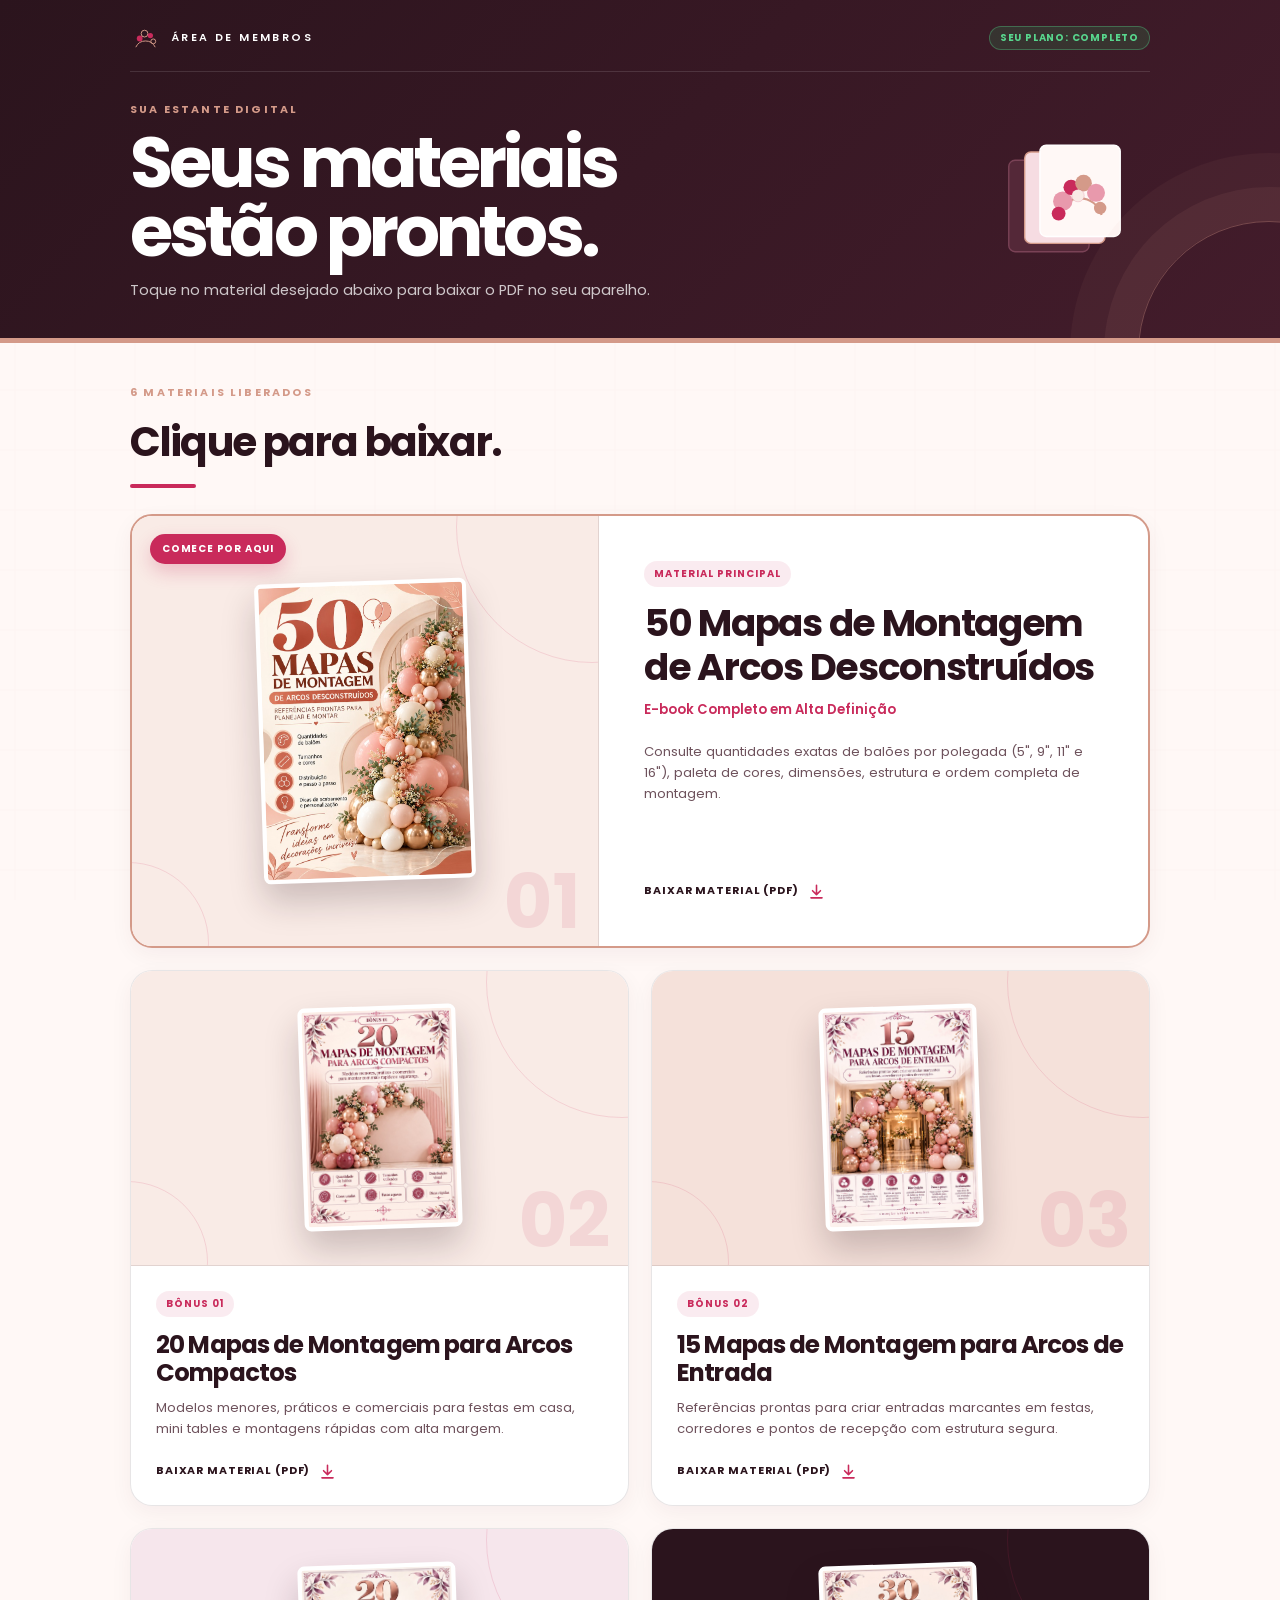
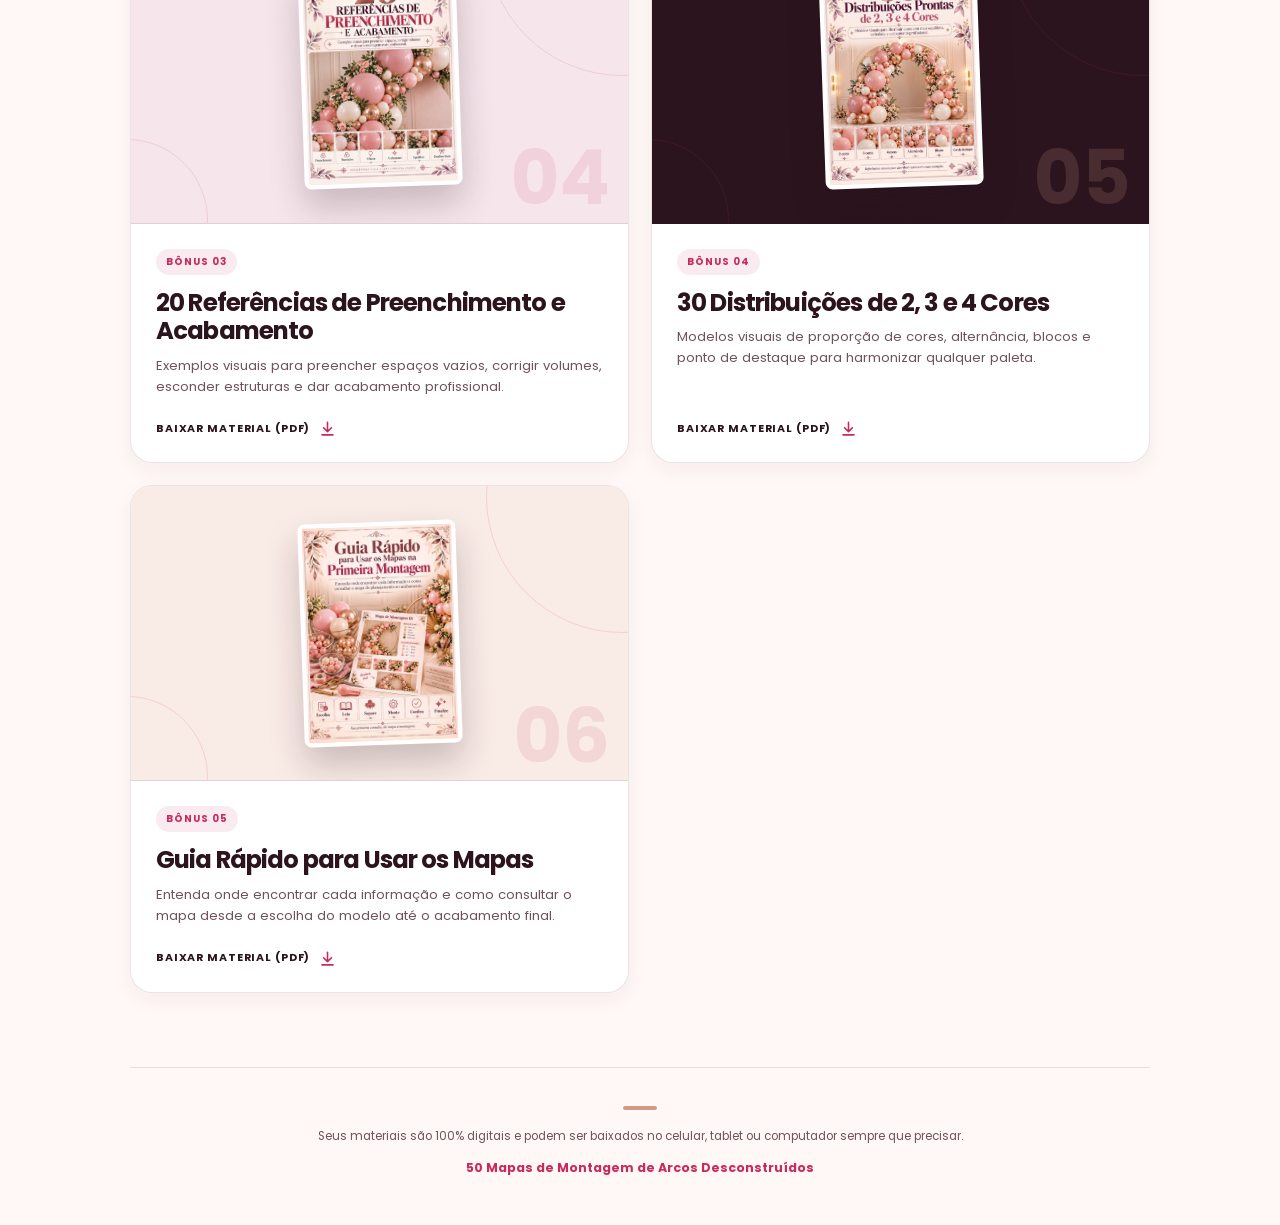
==== commit 1d22b768: "feat: update all 6 PDFs from Desktop/Nova pasta with direct download attachment" ====
--- a/index.html
+++ b/index.html
@@ -1,4 +1,4 @@
-﻿<!DOCTYPE html>
+<!DOCTYPE html>
 <html lang="pt-BR">
 <head>
   <!-- Google Tag Manager -->
@@ -11,8 +11,8 @@
   <meta charset="utf-8">
   <meta name="viewport" content="width=device-width, initial-scale=1">
   <meta name="theme-color" content="#FFF8F6">
-  <meta name="description" content="Ãrea de membros oficial â€” 50 Mapas de Montagem de Arcos DesconstruÃ­dos de BalÃµes">
-  <title>Ãrea de Membros | 50 Mapas de Montagem de Arcos DesconstruÃ­dos</title>
+  <meta name="description" content="Área de membros oficial — 50 Mapas de Montagem de Arcos Desconstruídos de Balões">
+  <title>Área de Membros | 50 Mapas de Montagem de Arcos Desconstruídos</title>
   <link rel="icon" href="data:image/svg+xml,%3Csvg xmlns='http://www.w3.org/2000/svg' viewBox='0 0 64 64'%3E%3Ccircle cx='26' cy='28' r='16' fill='%23c92a5b'/%3E%3Ccircle cx='40' cy='24' r='13' fill='%23d49a89'/%3E%3Ccircle cx='34' cy='38' r='11' fill='%23f4b8c8'/%3E%3C/svg%3E">
   <link rel="stylesheet" href="css/styles.css">
   <!-- Meta Pixel Code -->
@@ -51,14 +51,14 @@
             <circle cx="48" cy="40" r="5"></circle>
           </svg>
         </div>
-        <span>ÃREA DE MEMBROS</span>
+        <span>ÁREA DE MEMBROS</span>
         <span class="status-badge status-badge--active">SEU PLANO: COMPLETO</span>
       </div>
       <div class="intro-copy">
         <div>
           <p class="eyebrow">SUA ESTANTE DIGITAL</p>
-          <h1>Seus materiais<br>estÃ£o prontos.</h1>
-          <p class="subheadline">Escolha abaixo o mapa ou guia que deseja consultar agora.</p>
+          <h1>Seus materiais<br>estão prontos.</h1>
+          <p class="subheadline">Toque no material desejado abaixo para baixar o PDF no seu aparelho.</p>
         </div>
         <div class="header-illustration" aria-hidden="true">
           <svg viewBox="0 0 260 170">
@@ -82,123 +82,107 @@
   <main>
     <section class="shelf" aria-labelledby="materials-title">
       <div class="section-heading">
-        <p class="eyebrow">7 MATERIAIS LIBERADOS</p>
-        <h2 id="materials-title">Escolha e acesse.</h2>
+        <p class="eyebrow">6 MATERIAIS LIBERADOS</p>
+        <h2 id="materials-title">Clique para baixar.</h2>
         <span class="heading-line" aria-hidden="true"></span>
       </div>
 
       <div class="material-grid">
         <!-- 01 - MATERIAL PRINCIPAL -->
-        <a class="material-card material-card--featured reveal" href="materiais/50-mapas-arcos-desconstruidos.pdf" target="_blank" rel="noopener noreferrer" aria-label="Abrir 50 Mapas de Montagem de Arcos DesconstruÃ­dos em nova aba">
+        <a class="material-card material-card--featured reveal" href="materiais/50-mapas-arcos-desconstruidos.pdf" download="50-Mapas-de-Montagem-Arcos-Desconstruidos.pdf" aria-label="Baixar 50 Mapas de Montagem de Arcos Desconstruídos">
           <div class="card-visual">
             <span class="start-badge">COMECE POR AQUI</span>
             <div class="cover-frame cover-frame--portrait">
-              <img src="images/50-mapas.png" alt="Capa dos 50 Mapas de Montagem de Arcos DesconstruÃ­dos">
+              <img src="images/50-mapas.png?v=2" alt="Capa dos 50 Mapas de Montagem de Arcos Desconstruídos">
             </div>
             <span class="module-number" aria-hidden="true">01</span>
           </div>
           <div class="card-copy">
             <span class="card-label">MATERIAL PRINCIPAL</span>
-            <h3>50 Mapas de Montagem de Arcos DesconstruÃ­dos</h3>
-            <p class="card-complement">ColeÃ§Ã£o Principal â€¢ 105 PÃ¡ginas Passo a Passo</p>
-            <p>Consulte quantidades exatas de balÃµes por polegada (5", 9", 11" e 16"), paleta de cores, dimensÃµes, estrutura e ordem completa de montagem.</p>
-            <span class="card-action">ACESSAR MATERIAL <svg viewBox="0 0 24 24" aria-hidden="true"><path d="M5 12h13M13 6l6 6-6 6"></path></svg></span>
-          </div>
-        </a>
-
-        <!-- 02 - BÃ”NUS 01 -->
-        <a class="material-card reveal" href="materiais/20-mapas-arcos-compactos.pdf" target="_blank" rel="noopener noreferrer" aria-label="Abrir 20 Mapas de Montagem para Arcos Compactos em nova aba">
+            <h3>50 Mapas de Montagem de Arcos Desconstruídos</h3>
+            <p class="card-complement">E-book Completo em Alta Definição</p>
+            <p>Consulte quantidades exatas de balões por polegada (5", 9", 11" e 16"), paleta de cores, dimensões, estrutura e ordem completa de montagem.</p>
+            <span class="card-action">BAIXAR MATERIAL (PDF) <svg viewBox="0 0 24 24" aria-hidden="true"><path d="M12 4v12m0 0l-5-5m5 5l5-5M5 20h14"></path></svg></span>
+          </div>
+        </a>
+
+        <!-- 02 - BÔNUS 01 -->
+        <a class="material-card reveal" href="materiais/20-mapas-arcos-compactos.pdf" download="20-Mapas-de-Montagem-para-Arcos-Compactos.pdf" aria-label="Baixar 20 Mapas de Montagem para Arcos Compactos">
           <div class="card-visual">
             <div class="cover-frame cover-frame--portrait">
-              <img src="images/bonus-01.png" alt="Capa dos 20 Mapas de Montagem para Arcos Compactos">
+              <img src="images/bonus-01.png?v=2" alt="Capa dos 20 Mapas de Montagem para Arcos Compactos">
             </div>
             <span class="module-number" aria-hidden="true">02</span>
           </div>
           <div class="card-copy">
-            <span class="card-label">BÃ”NUS 01</span>
+            <span class="card-label">BÔNUS 01</span>
             <h3>20 Mapas de Montagem para Arcos Compactos</h3>
-            <p>Modelos menores, prÃ¡ticos e comerciais para festas em casa, mini tables e montagens rÃ¡pidas com alta margem.</p>
-            <span class="card-action">ACESSAR MATERIAL <svg viewBox="0 0 24 24" aria-hidden="true"><path d="M5 12h13M13 6l6 6-6 6"></path></svg></span>
-          </div>
-        </a>
-
-        <!-- 03 - BÃ”NUS 02 -->
-        <a class="material-card reveal" href="materiais/15-mapas-arcos-de-entrada.pdf" target="_blank" rel="noopener noreferrer" aria-label="Abrir 15 Mapas de Montagem para Arcos de Entrada em nova aba">
+            <p>Modelos menores, práticos e comerciais para festas em casa, mini tables e montagens rápidas com alta margem.</p>
+            <span class="card-action">BAIXAR MATERIAL (PDF) <svg viewBox="0 0 24 24" aria-hidden="true"><path d="M12 4v12m0 0l-5-5m5 5l5-5M5 20h14"></path></svg></span>
+          </div>
+        </a>
+
+        <!-- 03 - BÔNUS 02 -->
+        <a class="material-card reveal" href="materiais/15-mapas-arcos-de-entrada.pdf" download="15-Mapas-de-Montagem-para-Arcos-de-Entrada.pdf" aria-label="Baixar 15 Mapas de Montagem para Arcos de Entrada">
           <div class="card-visual card-visual--gold">
             <div class="cover-frame cover-frame--portrait">
-              <img src="images/bonus-02.png" alt="Capa dos 15 Mapas de Montagem para Arcos de Entrada">
+              <img src="images/bonus-02.png?v=2" alt="Capa dos 15 Mapas de Montagem para Arcos de Entrada">
             </div>
             <span class="module-number" aria-hidden="true">03</span>
           </div>
           <div class="card-copy">
-            <span class="card-label">BÃ”NUS 02</span>
+            <span class="card-label">BÔNUS 02</span>
             <h3>15 Mapas de Montagem para Arcos de Entrada</h3>
-            <p>ReferÃªncias prontas para criar entradas marcantes em festas, corredores e pontos de recepÃ§Ã£o com estrutura segura.</p>
-            <span class="card-action">ACESSAR MATERIAL <svg viewBox="0 0 24 24" aria-hidden="true"><path d="M5 12h13M13 6l6 6-6 6"></path></svg></span>
-          </div>
-        </a>
-
-        <!-- 04 - BÃ”NUS 03 -->
-        <a class="material-card reveal" href="materiais/20-referencias-preenchimento-acabamento.pdf" target="_blank" rel="noopener noreferrer" aria-label="Abrir 20 ReferÃªncias de Preenchimento e Acabamento em nova aba">
+            <p>Referências prontas para criar entradas marcantes em festas, corredores e pontos de recepção com estrutura segura.</p>
+            <span class="card-action">BAIXAR MATERIAL (PDF) <svg viewBox="0 0 24 24" aria-hidden="true"><path d="M12 4v12m0 0l-5-5m5 5l5-5M5 20h14"></path></svg></span>
+          </div>
+        </a>
+
+        <!-- 04 - BÔNUS 03 -->
+        <a class="material-card reveal" href="materiais/20-referencias-preenchimento-acabamento.pdf" download="20-Referencias-de-Preenchimento-e-Acabamento.pdf" aria-label="Baixar 20 Referências de Preenchimento e Acabamento">
           <div class="card-visual card-visual--soft">
             <div class="cover-frame cover-frame--portrait">
-              <img src="images/bonus-03.png" alt="Capa das 20 ReferÃªncias de Preenchimento e Acabamento">
+              <img src="images/bonus-03.png?v=2" alt="Capa das 20 Referências de Preenchimento e Acabamento">
             </div>
             <span class="module-number" aria-hidden="true">04</span>
           </div>
           <div class="card-copy">
-            <span class="card-label">BÃ”NUS 03</span>
-            <h3>20 ReferÃªncias de Preenchimento e Acabamento</h3>
-            <p>Exemplos visuais para preencher espaÃ§os vazios, corrigir volumes, esconder estruturas e dar acabamento profissional.</p>
-            <span class="card-action">ACESSAR MATERIAL <svg viewBox="0 0 24 24" aria-hidden="true"><path d="M5 12h13M13 6l6 6-6 6"></path></svg></span>
-          </div>
-        </a>
-
-        <!-- 05 - BÃ”NUS 04 -->
-        <a class="material-card material-card--dark reveal" href="materiais/30-distribuicoes-prontas-cores.pdf" target="_blank" rel="noopener noreferrer" aria-label="Abrir 30 DistribuiÃ§Ãµes Prontas de 2, 3 e 4 Cores em nova aba">
+            <span class="card-label">BÔNUS 03</span>
+            <h3>20 Referências de Preenchimento e Acabamento</h3>
+            <p>Exemplos visuais para preencher espaços vazios, corrigir volumes, esconder estruturas e dar acabamento profissional.</p>
+            <span class="card-action">BAIXAR MATERIAL (PDF) <svg viewBox="0 0 24 24" aria-hidden="true"><path d="M12 4v12m0 0l-5-5m5 5l5-5M5 20h14"></path></svg></span>
+          </div>
+        </a>
+
+        <!-- 05 - BÔNUS 04 -->
+        <a class="material-card material-card--dark reveal" href="materiais/30-distribuicoes-prontas-cores.pdf" download="30-Distribuicoes-de-2-3-e-4-Cores.pdf" aria-label="Baixar 30 Distribuições Prontas de 2, 3 e 4 Cores">
           <div class="card-visual card-visual--dark">
             <div class="cover-frame cover-frame--portrait">
-              <img src="images/bonus-04.png" alt="Capa das 30 DistribuiÃ§Ãµes Prontas de 2, 3 e 4 Cores">
+              <img src="images/bonus-04.png?v=2" alt="Capa das 30 Distribuições Prontas de 2, 3 e 4 Cores">
             </div>
             <span class="module-number" aria-hidden="true">05</span>
           </div>
           <div class="card-copy">
-            <span class="card-label">BÃ”NUS 04</span>
-            <h3>30 DistribuiÃ§Ãµes Prontas de 2, 3 e 4 Cores</h3>
-            <p>Modelos visuais de proporÃ§Ã£o de cores, alternÃ¢ncia, blocos e ponto de destaque para harmonizar qualquer paleta.</p>
-            <span class="card-action">ACESSAR MATERIAL <svg viewBox="0 0 24 24" aria-hidden="true"><path d="M5 12h13M13 6l6 6-6 6"></path></svg></span>
-          </div>
-        </a>
-
-        <!-- 06 - BÃ”NUS 05 -->
-        <a class="material-card reveal" href="materiais/ficha-pratica-planejamento-montagem.pdf" target="_blank" rel="noopener noreferrer" aria-label="Abrir Ficha PrÃ¡tica de Planejamento da Montagem em nova aba">
-          <div class="card-visual card-visual--gold">
-            <div class="cover-frame cover-frame--portrait">
-              <img src="images/bonus-05.png" alt="Capa da Ficha PrÃ¡tica de Planejamento da Montagem">
+            <span class="card-label">BÔNUS 04</span>
+            <h3>30 Distribuições de 2, 3 e 4 Cores</h3>
+            <p>Modelos visuais de proporção de cores, alternância, blocos e ponto de destaque para harmonizar qualquer paleta.</p>
+            <span class="card-action">BAIXAR MATERIAL (PDF) <svg viewBox="0 0 24 24" aria-hidden="true"><path d="M12 4v12m0 0l-5-5m5 5l5-5M5 20h14"></path></svg></span>
+          </div>
+        </a>
+
+        <!-- 06 - BÔNUS 05 -->
+        <a class="material-card reveal" href="materiais/guia-rapido-primeira-montagem.pdf" download="Guia-Rapido-para-Usar-os-Mapas.pdf" aria-label="Baixar Guia Rápido para Usar os Mapas">
+          <div class="card-visual">
+            <div class="cover-frame cover-frame--portrait">
+              <img src="images/bonus-06.png?v=2" alt="Capa do Guia Rápido para Usar os Mapas">
             </div>
             <span class="module-number" aria-hidden="true">06</span>
           </div>
           <div class="card-copy">
-            <span class="card-label">BÃ”NUS 05</span>
-            <h3>Ficha PrÃ¡tica de Planejamento da Montagem</h3>
-            <p>Modelo imprimÃ­vel de checklist para anotar medidas, contagem de pacotes por polegada, paleta e custo de cada evento.</p>
-            <span class="card-action">ACESSAR MATERIAL <svg viewBox="0 0 24 24" aria-hidden="true"><path d="M5 12h13M13 6l6 6-6 6"></path></svg></span>
-          </div>
-        </a>
-
-        <!-- 07 - BÃ”NUS 06 -->
-        <a class="material-card reveal" href="materiais/guia-rapido-primeira-montagem.pdf" target="_blank" rel="noopener noreferrer" aria-label="Abrir Guia RÃ¡pido para Usar os Mapas na Primeira Montagem em nova aba">
-          <div class="card-visual">
-            <div class="cover-frame cover-frame--portrait">
-              <img src="images/bonus-06.png" alt="Capa do Guia RÃ¡pido para Usar os Mapas na Primeira Montagem">
-            </div>
-            <span class="module-number" aria-hidden="true">07</span>
-          </div>
-          <div class="card-copy">
-            <span class="card-label">BÃ”NUS 06</span>
-            <h3>Guia RÃ¡pido para Usar os Mapas na Primeira Montagem</h3>
-            <p>Entenda onde encontrar cada informaÃ§Ã£o e como consultar o mapa desde a escolha do modelo atÃ© o acabamento final.</p>
-            <span class="card-action">ACESSAR MATERIAL <svg viewBox="0 0 24 24" aria-hidden="true"><path d="M5 12h13M13 6l6 6-6 6"></path></svg></span>
+            <span class="card-label">BÔNUS 05</span>
+            <h3>Guia Rápido para Usar os Mapas</h3>
+            <p>Entenda onde encontrar cada informação e como consultar o mapa desde a escolha do modelo até o acabamento final.</p>
+            <span class="card-action">BAIXAR MATERIAL (PDF) <svg viewBox="0 0 24 24" aria-hidden="true"><path d="M12 4v12m0 0l-5-5m5 5l5-5M5 20h14"></path></svg></span>
           </div>
         </a>
       </div>
@@ -207,8 +191,8 @@
 
   <footer>
     <div class="footer-mark" aria-hidden="true"></div>
-    <p>Seus materiais sÃ£o 100% digitais e podem ser consultados no celular, tablet, computador ou impressos sempre que precisar.</p>
-    <strong>50 Mapas de Montagem de Arcos DesconstruÃ­dos</strong>
+    <p>Seus materiais são 100% digitais e podem ser baixados no celular, tablet ou computador sempre que precisar.</p>
+    <strong>50 Mapas de Montagem de Arcos Desconstruídos</strong>
   </footer>
 
   <script src="js/script.js"></script>
